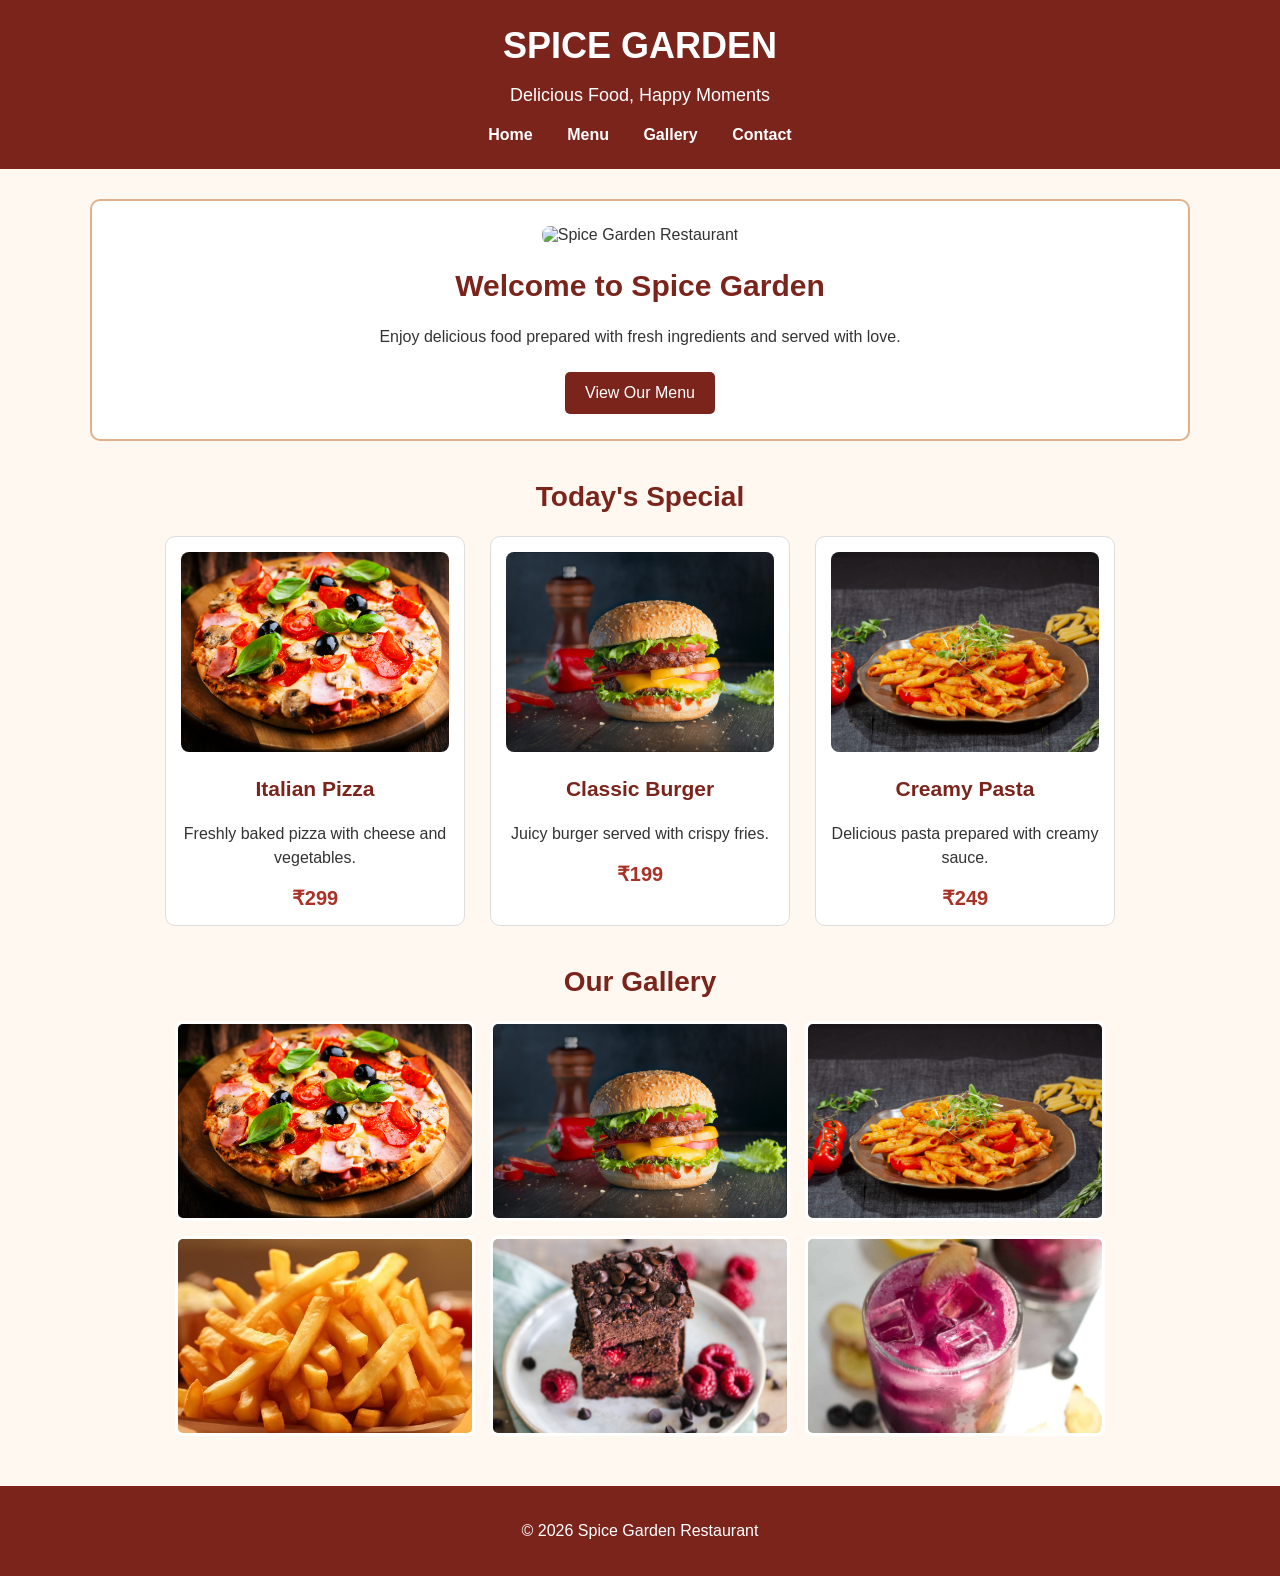
==== p2-restaurant/index.html @ 6987e383 "Add Practical 2 - Restaurant Website" ====
<!DOCTYPE html>
<html lang="en">

<head>
    <meta charset="UTF-8">
    <meta name="viewport" content="width=device-width, initial-scale=1.0">
    <title>Spice Garden Restaurant</title>

    <link rel="stylesheet" href="style.css">
</head>

<body>

    <header>
        <h1>SPICE GARDEN</h1>
        <p>Delicious Food, Happy Moments</p>

        <nav>
            <a href="index.html">Home</a>
            <a href="menu.html">Menu</a>
            <a href="index.html#gallery">Gallery</a>
            <a href="contact.html">Contact</a>
        </nav>
    </header>

    <main>

        <section class="hero">
            <img src="restaurant.jpg" alt="Spice Garden Restaurant">

            <div>
                <h2>Welcome to Spice Garden</h2>
                <p>
                    Enjoy delicious food prepared with fresh ingredients
                    and served with love.
                </p>

                <a class="button" href="menu.html">View Our Menu</a>
            </div>
        </section>

        <section class="special">
            <h2>Today's Special</h2>

            <div class="food-container">

                <article class="food-card">
                    <img src="pizza.jpg" alt="Pizza">
                    <h3>Italian Pizza</h3>
                    <p>Freshly baked pizza with cheese and vegetables.</p>
                    <strong>₹299</strong>
                </article>

                <article class="food-card">
                    <img src="burger.jpg" alt="Burger">
                    <h3>Classic Burger</h3>
                    <p>Juicy burger served with crispy fries.</p>
                    <strong>₹199</strong>
                </article>

                <article class="food-card">
                    <img src="pasta.jpg" alt="Pasta">
                    <h3>Creamy Pasta</h3>
                    <p>Delicious pasta prepared with creamy sauce.</p>
                    <strong>₹249</strong>
                </article>

            </div>
        </section>

        <section id="gallery" class="gallery">
            <h2>Our Gallery</h2>

            <div class="gallery-container">
                <img src="pizza.jpg" alt="Pizza">
                <img src="burger.jpg" alt="Burger">
                <img src="pasta.jpg" alt="Pasta">
                <img src="fries.jpg" alt="Fries">
                <img src="dessert.jpg" alt="Dessert">
                <img src="mocktail.jpg" alt="Mocktail">
            </div>
        </section>

    </main>

    <footer>
        <p>&copy; 2026 Spice Garden Restaurant</p>
    </footer>

</body>

</html>
---- p2-restaurant/style.css ----
* {
    box-sizing: border-box;
}

body {
    margin: 0;
    font-family: Arial, sans-serif;
    background-color: #fff8f0;
    color: #333;
}

header {
    background-color: #7b241c;
    color: white;
    text-align: center;
    padding: 25px;
}

header h1 {
    margin: 0;
    font-size: 36px;
}

header p {
    font-size: 18px;
}

nav {
    margin-top: 20px;
}

nav a {
    color: white;
    text-decoration: none;
    margin: 0 15px;
    font-weight: bold;
}

nav a:hover {
    text-decoration: underline;
}

main {
    width: 90%;
    max-width: 1100px;
    margin: 30px auto;
}

.hero {
    background-color: white;
    padding: 25px;
    border: 2px solid #e0b08a;
    border-radius: 10px;
    text-align: center;
}

.hero img {
    width: 100%;
    max-height: 400px;
    object-fit: cover;
    border-radius: 8px;
}

.hero h2 {
    color: #7b241c;
    font-size: 30px;
}

.button {
    display: inline-block;
    background-color: #7b241c;
    color: white;
    padding: 12px 20px;
    margin-top: 10px;
    border-radius: 5px;
    text-decoration: none;
}

.button:hover {
    background-color: #a93226;
}

.special,
.menu-section,
.gallery,
.contact {
    margin-top: 40px;
}

h2 {
    color: #7b241c;
    text-align: center;
    font-size: 28px;
}

.food-container {
    display: flex;
    flex-wrap: wrap;
    justify-content: center;
    gap: 25px;
}

.food-card {
    width: 300px;
    background-color: white;
    padding: 15px;
    border: 1px solid #ddd;
    border-radius: 10px;
    text-align: center;
}

.food-card:hover {
    border: 2px solid #7b241c;
}

.food-card img {
    width: 100%;
    height: 200px;
    object-fit: cover;
    border-radius: 8px;
}

.food-card h3 {
    color: #7b241c;
    font-size: 21px;
}

.food-card p {
    line-height: 1.5;
}

.food-card strong {
    font-size: 20px;
    color: #a93226;
}

.gallery-container {
    display: flex;
    flex-wrap: wrap;
    justify-content: center;
    gap: 15px;
}

.gallery-container img {
    width: 300px;
    height: 200px;
    object-fit: cover;
    border-radius: 8px;
    border: 3px solid white;
}

.gallery-container img:hover {
    border: 3px solid #7b241c;
}

.contact {
    background-color: white;
    padding: 30px;
    border: 2px solid #e0b08a;
    border-radius: 10px;
}

form {
    max-width: 600px;
    margin: 20px auto;
}

label {
    display: block;
    margin-top: 15px;
    margin-bottom: 5px;
    font-weight: bold;
}

input,
textarea {
    width: 100%;
    padding: 10px;
    border: 1px solid #aaa;
    border-radius: 5px;
}

input[type="submit"] {
    width: auto;
    margin-top: 20px;
    padding: 12px 25px;
    background-color: #7b241c;
    color: white;
    border: none;
    cursor: pointer;
}

input[type="submit"]:hover {
    background-color: #a93226;
}

footer {
    margin-top: 50px;
    padding: 20px;
    background-color: #7b241c;
    color: white;
    text-align: center;
}
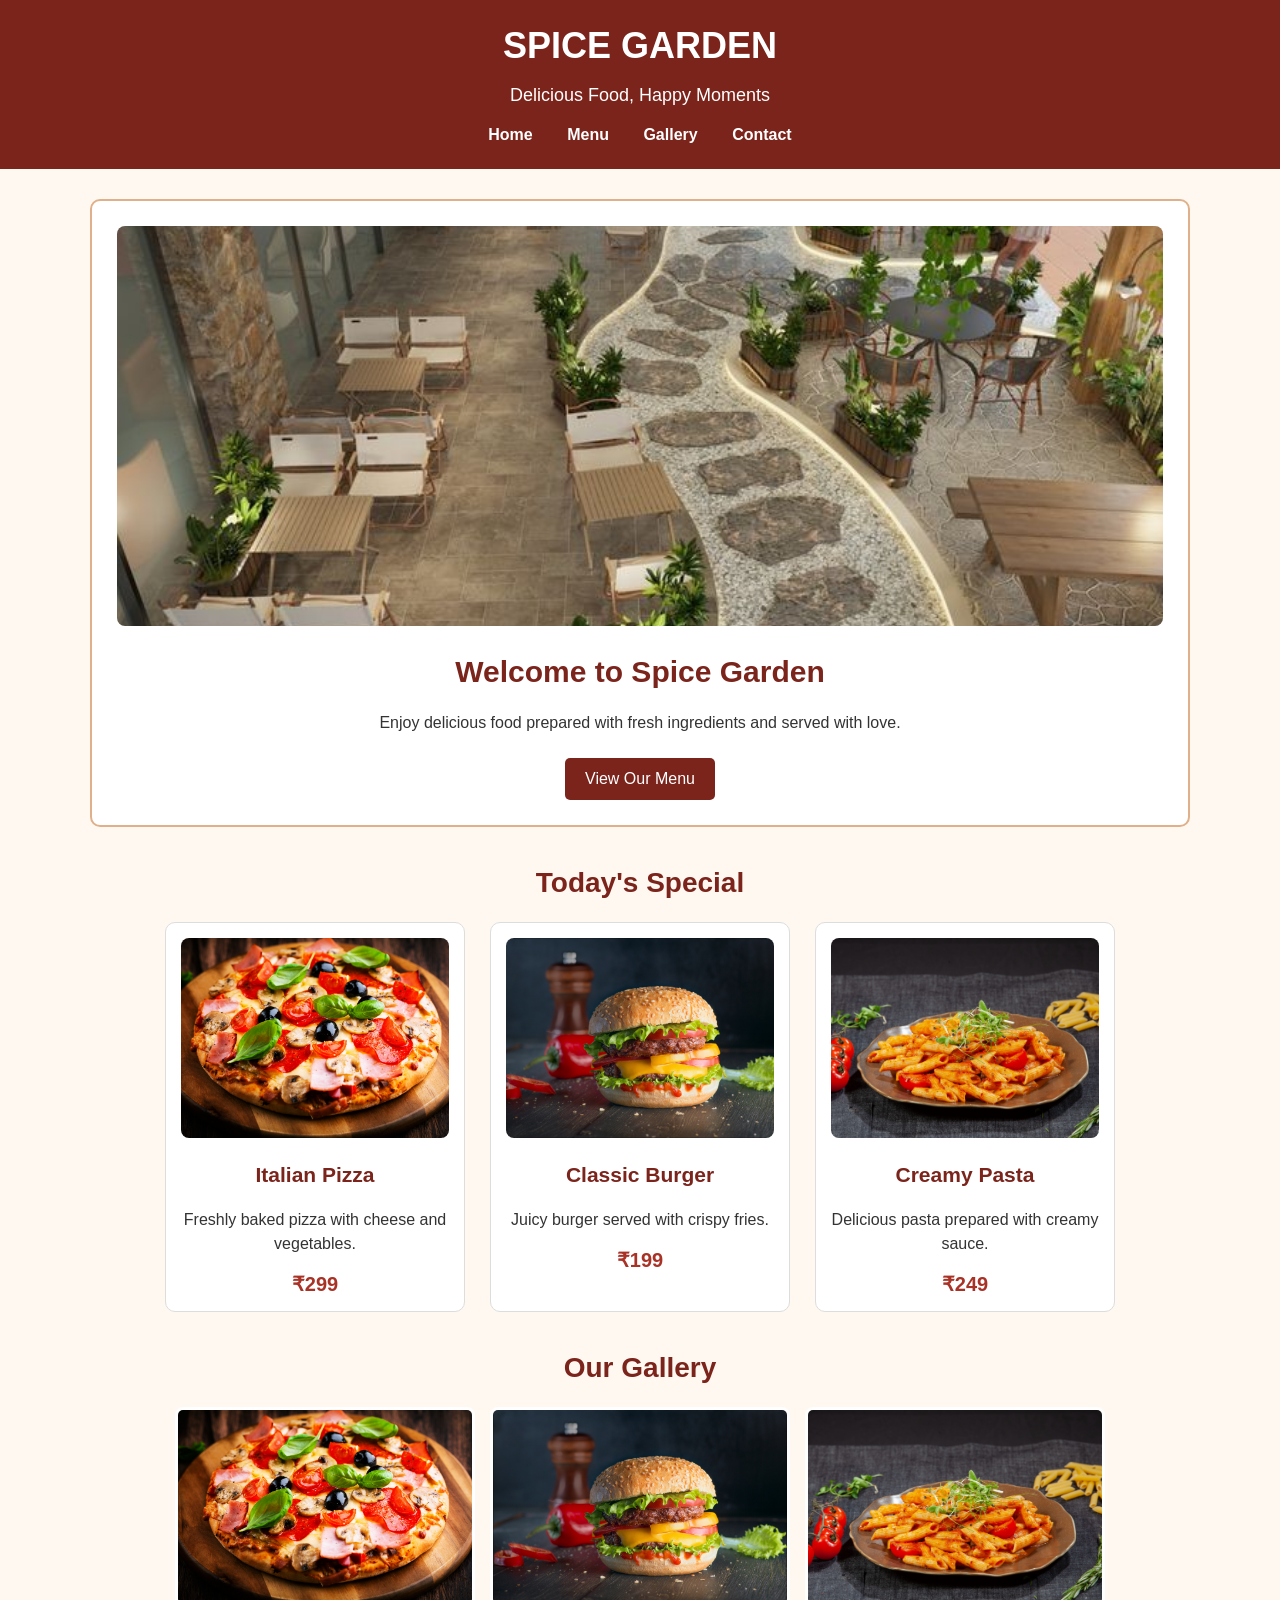
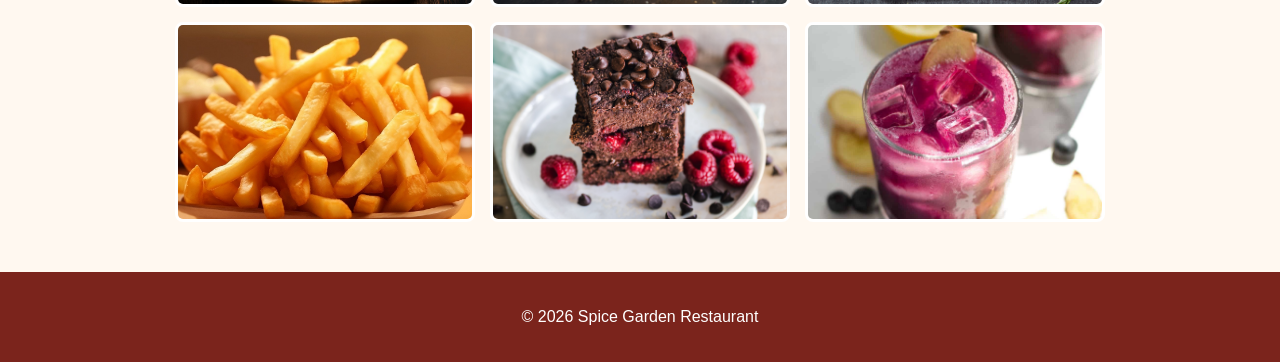
==== commit 883921bf: "Screenshots added" ====
--- a/p2-restaurant/index.html
+++ b/p2-restaurant/index.html
@@ -26,7 +26,7 @@
     <main>
 
         <section class="hero">
-            <img src="restaurant.jpg" alt="Spice Garden Restaurant">
+            <img src="photo.jpg" alt="Spice Garden Restaurant">
 
             <div>
                 <h2>Welcome to Spice Garden</h2>
